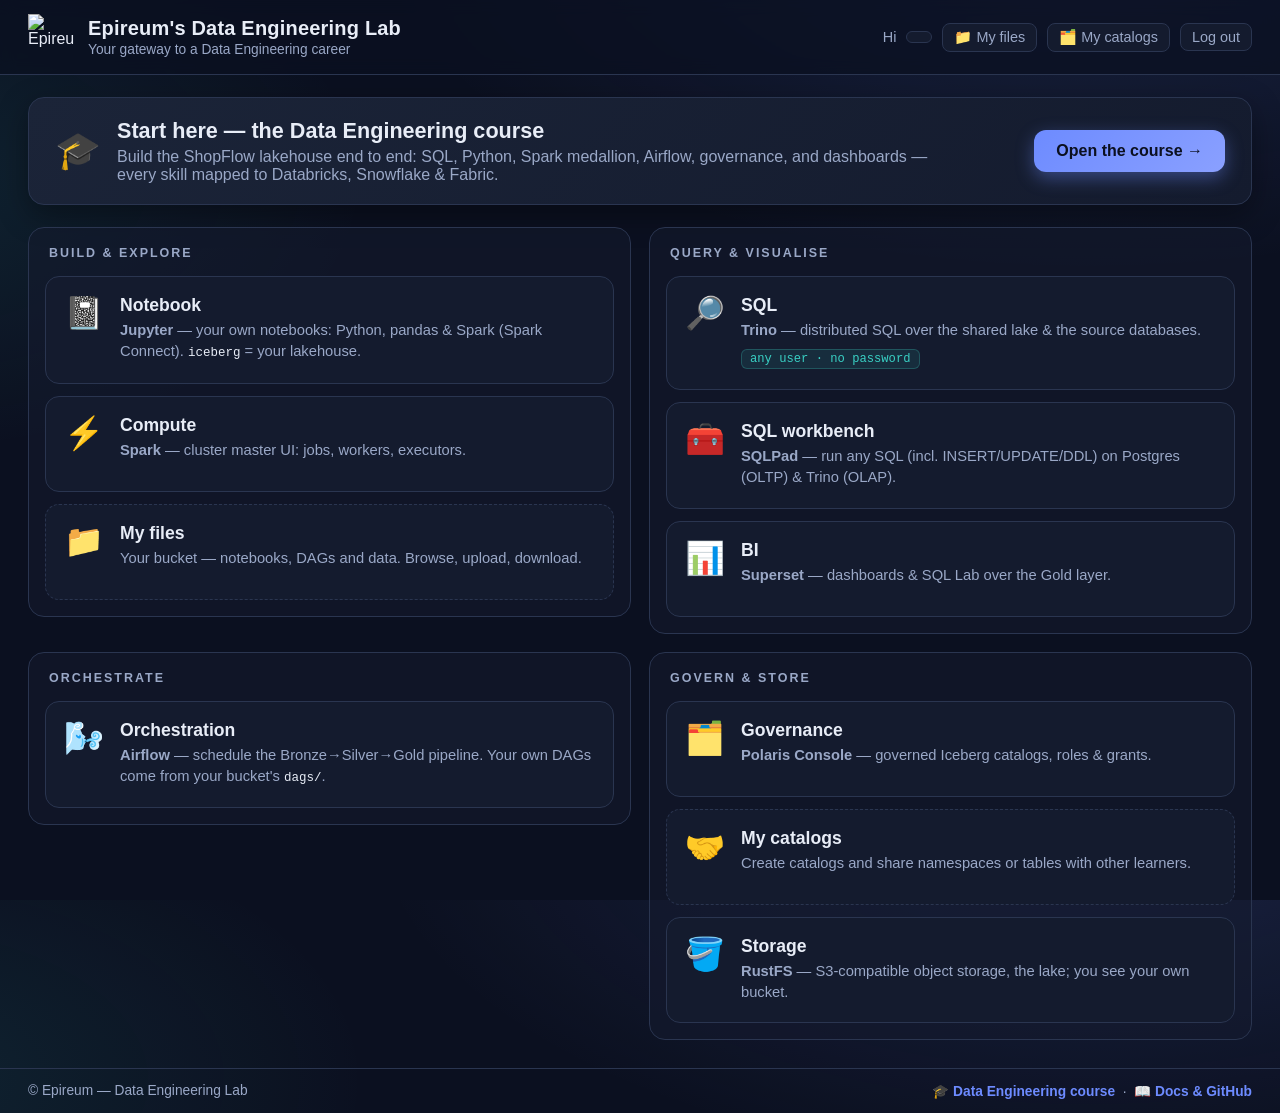
==== local/home/index.html @ 06632f96 "feat(home): Epireum branding + full-width dashboard layout (local) Top bar with the Epireum logo, la" ====
<!DOCTYPE html>
<html lang="en">
<head>
  <meta charset="UTF-8">
  <meta name="viewport" content="width=device-width, initial-scale=1.0">
  <title>Epireum's Data Engineering Lab</title>
  <link rel="icon" type="image/png" href="/img/epireum-logo.png">
  <style>
    :root{
      --bg:#0b1020; --panel:#141b2e; --panel2:#1b2438; --line:#2a3550;
      --ink:#e8edf7; --muted:#9aa8c7; --accent:#6d8bff; --accent2:#39d0c4;
      --shadow:0 10px 30px rgba(0,0,0,.35);
    }
    *{box-sizing:border-box}
    html,body{height:100%}
    body{
      margin:0; color:var(--ink); display:flex; flex-direction:column; min-height:100vh;
      font-family:-apple-system,BlinkMacSystemFont,"Segoe UI",Roboto,Helvetica,Arial,sans-serif;
      background:
        radial-gradient(1200px 600px at 85% -10%, rgba(109,139,255,.16), transparent 60%),
        radial-gradient(900px 500px at -10% 20%, rgba(57,208,196,.10), transparent 55%),
        var(--bg);
    }
    a{color:inherit; text-decoration:none}
    code{font-family:ui-monospace,SFMono-Regular,Menlo,monospace; font-size:.85em; color:var(--ink)}

    /* ---- top bar: brand left, you right (full width) ---- */
    .top{
      display:flex; align-items:center; justify-content:space-between; gap:16px; flex-wrap:wrap;
      padding:14px 28px; border-bottom:1px solid var(--line);
      background:rgba(11,16,32,.72); backdrop-filter:blur(8px); position:sticky; top:0; z-index:5;
    }
    .brand{display:flex; align-items:center; gap:14px; min-width:0}
    .brand img{width:46px; height:46px}
    .brand .name{font-size:1.25rem; font-weight:800; letter-spacing:.2px; white-space:nowrap}
    .brand .tag{color:var(--muted); font-size:.86rem; margin-top:2px}
    .me{display:flex; align-items:center; gap:10px; flex-wrap:wrap; color:var(--muted); font-size:.9rem}
    .me b{color:var(--ink)}
    .me .lake{border:1px solid var(--line); background:var(--panel); border-radius:999px; padding:5px 12px}
    .me .lake.ok{border-color:rgba(57,208,196,.5)}
    .me .lake.err{border-color:#d9534f; color:#ffb3b0}
    .me a.btn{border:1px solid var(--line); border-radius:8px; padding:5px 11px; background:var(--panel)}
    .me a.btn:hover{border-color:var(--accent); color:var(--ink)}

    /* ---- main: full width ---- */
    main{flex:1; padding:22px 28px 28px; display:flex; flex-direction:column; gap:22px}

    .hero{
      display:flex; gap:20px; align-items:center; justify-content:space-between; flex-wrap:wrap;
      background:linear-gradient(135deg,var(--panel2),var(--panel));
      border:1px solid var(--line); border-radius:16px; padding:20px 26px; box-shadow:var(--shadow);
    }
    .hero-left{display:flex; gap:16px; align-items:center; min-width:280px}
    .hero .ico{font-size:2.3rem; line-height:1}
    .hero h2{margin:0 0 4px; font-size:1.35rem}
    .hero p{margin:0; color:var(--muted); max-width:820px}
    .cta{
      background:linear-gradient(135deg,var(--accent),#8aa0ff); color:#0b1020;
      font-weight:700; padding:12px 22px; border-radius:12px; white-space:nowrap;
      box-shadow:0 6px 18px rgba(109,139,255,.4); transition:transform .15s, box-shadow .15s;
    }
    .cta:hover{transform:translateY(-2px); box-shadow:0 10px 26px rgba(109,139,255,.55)}

    /* four columns of tools, side by side, filling the screen */
    .board{display:grid; gap:18px; grid-template-columns:repeat(4, minmax(0,1fr)); align-items:start}
    .col{
      background:rgba(20,27,46,.55); border:1px solid var(--line); border-radius:16px;
      padding:16px; display:flex; flex-direction:column; gap:12px; min-width:0;
    }
    .col h4{
      margin:2px 4px 4px; font-size:.78rem; font-weight:700; letter-spacing:2px;
      text-transform:uppercase; color:var(--muted);
    }
    .card{
      background:var(--panel); border:1px solid var(--line); border-radius:14px;
      padding:18px 18px 20px; display:flex; gap:16px; align-items:flex-start; min-height:96px;
      transition:transform .15s, border-color .15s, box-shadow .15s;
    }
    .card:hover{transform:translateY(-3px); border-color:var(--accent); box-shadow:var(--shadow)}
    .card .ico{font-size:2rem; line-height:1; margin-top:2px}
    .card h3{margin:0 0 4px; font-size:1.1rem}
    .card p{margin:0; color:var(--muted); font-size:.92rem; line-height:1.42}
    .card .cred{display:inline-block; margin-top:8px; font-size:.76rem; color:var(--accent2);
      background:rgba(57,208,196,.1); border:1px solid rgba(57,208,196,.25);
      padding:2px 8px; border-radius:6px; font-family:ui-monospace,SFMono-Regular,Menlo,monospace}
    .card.mine{border-style:dashed}

    footer{padding:14px 28px; border-top:1px solid var(--line); color:var(--muted); font-size:.86rem;
      display:flex; justify-content:space-between; gap:12px; flex-wrap:wrap}
    footer a{color:var(--accent); font-weight:600}

    @media (max-width:1280px){ .board{grid-template-columns:repeat(2, minmax(0,1fr))} }
    @media (max-width:720px){
      .board{grid-template-columns:1fr} .top,main,footer{padding-left:16px; padding-right:16px}
      .brand .tag{display:none}
    }
  </style>
</head>
<body>
  <header class="top">
    <a class="brand" href="/">
      <img src="/img/epireum-logo.png" alt="Epireum">
      <div>
        <div class="name">Epireum's Data Engineering Lab</div>
        <div class="tag">Your gateway to a Data Engineering career</div>
      </div>
    </a>
    <!-- signed-in bar (filled from /api/me — the page sits behind the Keycloak login) -->
    <div class="me" id="me" hidden>
      <span>Hi <b id="me-name"></b></span>
      <span class="lake" id="me-lake"></span>
      <a class="btn" href="/files.html">📁 My files</a>
      <a class="btn" href="/catalogs.html">🗂️ My catalogs</a>
      <a class="btn" id="me-out" href="#">Log out</a>
    </div>
  </header>

  <main>
    <a class="hero" href="https://maarthala.github.io/databrick-local-simulator/" target="_blank" rel="noopener">
      <div class="hero-left">
        <div class="ico">🎓</div>
        <div>
          <h2>Start here — the Data Engineering course</h2>
          <p>Build the ShopFlow lakehouse end to end: SQL, Python, Spark medallion, Airflow, governance, and dashboards — every skill mapped to Databricks, Snowflake &amp; Fabric.</p>
        </div>
      </div>
      <span class="cta">Open the course →</span>
    </a>

    <div class="board">
      <section class="col">
        <h4>Build &amp; explore</h4>
        <a class="card" href="http://localhost:8008" target="_blank">
          <div class="ico">📓</div>
          <div><h3>Notebook</h3><p><b>Jupyter</b> — your own notebooks: Python, pandas &amp; Spark (Spark Connect). <code>iceberg</code> = your lakehouse.</p></div>
        </a>
        <a class="card" href="http://localhost:8002" target="_blank">
          <div class="ico">⚡</div>
          <div><h3>Compute</h3><p><b>Spark</b> — cluster master UI: jobs, workers, executors.</p></div>
        </a>
        <a class="card mine" href="/files.html">
          <div class="ico">📁</div>
          <div><h3>My files</h3><p>Your bucket — notebooks, DAGs and data. Browse, upload, download.</p></div>
        </a>
      </section>

      <section class="col">
        <h4>Query &amp; visualise</h4>
        <a class="card" href="http://localhost:8007/ui/" target="_blank">
          <div class="ico">🔎</div>
          <div><h3>SQL</h3><p><b>Trino</b> — distributed SQL over the shared lake &amp; the source databases.</p><span class="cred">any user · no password</span></div>
        </a>
        <a class="card" href="http://localhost:8003" target="_blank">
          <div class="ico">🧰</div>
          <div><h3>SQL workbench</h3><p><b>SQLPad</b> — run any SQL (incl. INSERT/UPDATE/DDL) on Postgres (OLTP) &amp; Trino (OLAP).</p></div>
        </a>
        <a class="card" href="http://localhost:8004" target="_blank">
          <div class="ico">📊</div>
          <div><h3>BI</h3><p><b>Superset</b> — dashboards &amp; SQL Lab over the Gold layer.</p></div>
        </a>
      </section>

      <section class="col">
        <h4>Orchestrate</h4>
        <a class="card" id="airflow-tile" href="http://localhost:8001" target="_blank">
          <div class="ico">🌬️</div>
          <div><h3>Orchestration</h3><p><b>Airflow</b> — schedule the Bronze→Silver→Gold pipeline. Your own DAGs come from your bucket's <code>dags/</code>.</p></div>
        </a>
      </section>

      <section class="col">
        <h4>Govern &amp; store</h4>
        <a class="card" href="http://localhost:8189/?sso=1" target="_blank">
          <div class="ico">🗂️</div>
          <div><h3>Governance</h3><p><b>Polaris Console</b> — governed Iceberg catalogs, roles &amp; grants.</p></div>
        </a>
        <a class="card mine" href="/catalogs.html">
          <div class="ico">🤝</div>
          <div><h3>My catalogs</h3><p>Create catalogs and share namespaces or tables with other learners.</p></div>
        </a>
        <a class="card" href="http://localhost:9001/rustfs/console/" target="_blank">
          <div class="ico">🪣</div>
          <div><h3>Storage</h3><p><b>RustFS</b> — S3-compatible object storage, the lake; you see your own bucket.</p></div>
        </a>
      </section>
    </div>
  </main>

  <footer>
    <span>© Epireum — Data Engineering Lab</span>
    <span>
      🎓 <a href="https://maarthala.github.io/databrick-local-simulator/" target="_blank" rel="noopener">Data Engineering course</a>
      &nbsp;·&nbsp;
      📖 <a href="https://github.com/maarthala/databrick-local-simulator#readme" target="_blank">Docs &amp; GitHub</a>
    </span>
  </footer>

  <script>
    // Who's signed in + their lakehouse. /api/me is served by home-api behind
    // oauth2-proxy; the first call also creates the learner's lakehouse.
    (function () {
      var k8s = /(^|\.)de\.lan$/.test(location.hostname);
      var auth = k8s ? 'http://auth.de.lan' : 'http://localhost:8180';
      var back = location.origin + '/';
      // Log out = clear oauth2-proxy's cookie, then end the Keycloak SSO session.
      var kcOut = auth + '/realms/de-lab/protocol/openid-connect/logout?client_id=de-lab-home'
                + '&post_logout_redirect_uri=' + encodeURIComponent(back);
      document.getElementById('me-out').href = '/oauth2/sign_out?rd=' + encodeURIComponent(kcOut);
      fetch('/api/me', {credentials: 'same-origin'})
        .then(function (r) { return r.ok ? r.json() : null; })
        .then(function (me) {
          if (!me) return;
          document.getElementById('me-name').textContent = me.user;
          // Local: Airflow's host port is configurable (AIRFLOW_HOST_PORT in .env)
          if (!k8s && me.airflow_port) {
            document.getElementById('airflow-tile').href = 'http://localhost:' + me.airflow_port;
          }
          var lake = document.getElementById('me-lake');
          if (me.status === 'ready') {
            lake.textContent = 'your lakehouse: ' + me.lakehouse + ' ✓ · bucket: ' + me.bucket;
            lake.className = 'lake ok';
          } else {
            lake.textContent = 'lakehouse not ready — ' + (me.detail || 'try again shortly');
            lake.className = 'lake err';
          }
          document.getElementById('me').hidden = false;
        })
        .catch(function () {});
    })();
  </script>
</body>
</html>
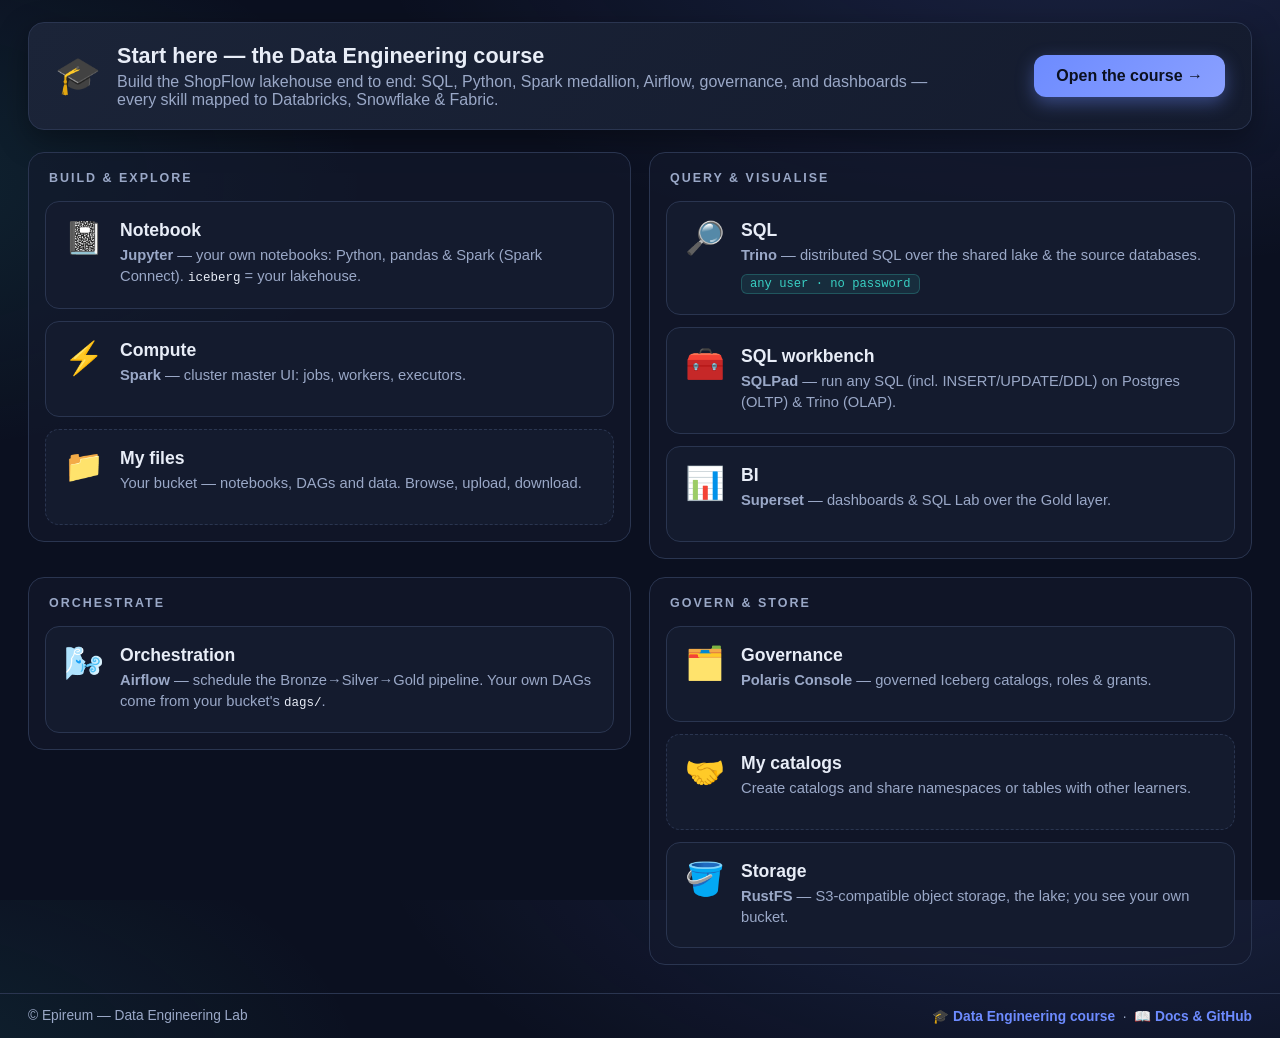
==== commit b7fc74c3: "feat(home): one shared lab header on Home, My files and My catalogs (local) lab-header.js draws the " ====
--- a/local/home/index.html
+++ b/local/home/index.html
@@ -23,24 +23,6 @@
     }
     a{color:inherit; text-decoration:none}
     code{font-family:ui-monospace,SFMono-Regular,Menlo,monospace; font-size:.85em; color:var(--ink)}
-
-    /* ---- top bar: brand left, you right (full width) ---- */
-    .top{
-      display:flex; align-items:center; justify-content:space-between; gap:16px; flex-wrap:wrap;
-      padding:14px 28px; border-bottom:1px solid var(--line);
-      background:rgba(11,16,32,.72); backdrop-filter:blur(8px); position:sticky; top:0; z-index:5;
-    }
-    .brand{display:flex; align-items:center; gap:14px; min-width:0}
-    .brand img{width:46px; height:46px}
-    .brand .name{font-size:1.25rem; font-weight:800; letter-spacing:.2px; white-space:nowrap}
-    .brand .tag{color:var(--muted); font-size:.86rem; margin-top:2px}
-    .me{display:flex; align-items:center; gap:10px; flex-wrap:wrap; color:var(--muted); font-size:.9rem}
-    .me b{color:var(--ink)}
-    .me .lake{border:1px solid var(--line); background:var(--panel); border-radius:999px; padding:5px 12px}
-    .me .lake.ok{border-color:rgba(57,208,196,.5)}
-    .me .lake.err{border-color:#d9534f; color:#ffb3b0}
-    .me a.btn{border:1px solid var(--line); border-radius:8px; padding:5px 11px; background:var(--panel)}
-    .me a.btn:hover{border-color:var(--accent); color:var(--ink)}
 
     /* ---- main: full width ---- */
     main{flex:1; padding:22px 28px 28px; display:flex; flex-direction:column; gap:22px}
@@ -91,29 +73,13 @@
 
     @media (max-width:1280px){ .board{grid-template-columns:repeat(2, minmax(0,1fr))} }
     @media (max-width:720px){
-      .board{grid-template-columns:1fr} .top,main,footer{padding-left:16px; padding-right:16px}
-      .brand .tag{display:none}
+      .board{grid-template-columns:1fr} main,footer{padding-left:16px; padding-right:16px}
     }
   </style>
 </head>
 <body>
-  <header class="top">
-    <a class="brand" href="/">
-      <img src="/img/epireum-logo.png" alt="Epireum">
-      <div>
-        <div class="name">Epireum's Data Engineering Lab</div>
-        <div class="tag">Your gateway to a Data Engineering career</div>
-      </div>
-    </a>
-    <!-- signed-in bar (filled from /api/me — the page sits behind the Keycloak login) -->
-    <div class="me" id="me" hidden>
-      <span>Hi <b id="me-name"></b></span>
-      <span class="lake" id="me-lake"></span>
-      <a class="btn" href="/files.html">📁 My files</a>
-      <a class="btn" href="/catalogs.html">🗂️ My catalogs</a>
-      <a class="btn" id="me-out" href="#">Log out</a>
-    </div>
-  </header>
+  <header id="lab-top"></header>
+  <script src="/lab-header.js"></script>
 
   <main>
     <a class="hero" href="https://maarthala.github.io/databrick-local-simulator/" target="_blank" rel="noopener">
@@ -196,37 +162,12 @@
   </footer>
 
   <script>
-    // Who's signed in + their lakehouse. /api/me is served by home-api behind
-    // oauth2-proxy; the first call also creates the learner's lakehouse.
-    (function () {
-      var k8s = /(^|\.)de\.lan$/.test(location.hostname);
-      var auth = k8s ? 'http://auth.de.lan' : 'http://localhost:8180';
-      var back = location.origin + '/';
-      // Log out = clear oauth2-proxy's cookie, then end the Keycloak SSO session.
-      var kcOut = auth + '/realms/de-lab/protocol/openid-connect/logout?client_id=de-lab-home'
-                + '&post_logout_redirect_uri=' + encodeURIComponent(back);
-      document.getElementById('me-out').href = '/oauth2/sign_out?rd=' + encodeURIComponent(kcOut);
-      fetch('/api/me', {credentials: 'same-origin'})
-        .then(function (r) { return r.ok ? r.json() : null; })
-        .then(function (me) {
-          if (!me) return;
-          document.getElementById('me-name').textContent = me.user;
-          // Local: Airflow's host port is configurable (AIRFLOW_HOST_PORT in .env)
-          if (!k8s && me.airflow_port) {
-            document.getElementById('airflow-tile').href = 'http://localhost:' + me.airflow_port;
-          }
-          var lake = document.getElementById('me-lake');
-          if (me.status === 'ready') {
-            lake.textContent = 'your lakehouse: ' + me.lakehouse + ' ✓ · bucket: ' + me.bucket;
-            lake.className = 'lake ok';
-          } else {
-            lake.textContent = 'lakehouse not ready — ' + (me.detail || 'try again shortly');
-            lake.className = 'lake err';
-          }
-          document.getElementById('me').hidden = false;
-        })
-        .catch(function () {});
-    })();
+    // Local: Airflow's host port is configurable (AIRFLOW_HOST_PORT in .env) — /api/me says which.
+    document.addEventListener('lab:me', function (e) {
+      if (!/(^|\.)de\.lan$/.test(location.hostname) && e.detail.airflow_port) {
+        document.getElementById('airflow-tile').href = 'http://localhost:' + e.detail.airflow_port;
+      }
+    });
   </script>
 </body>
 </html>
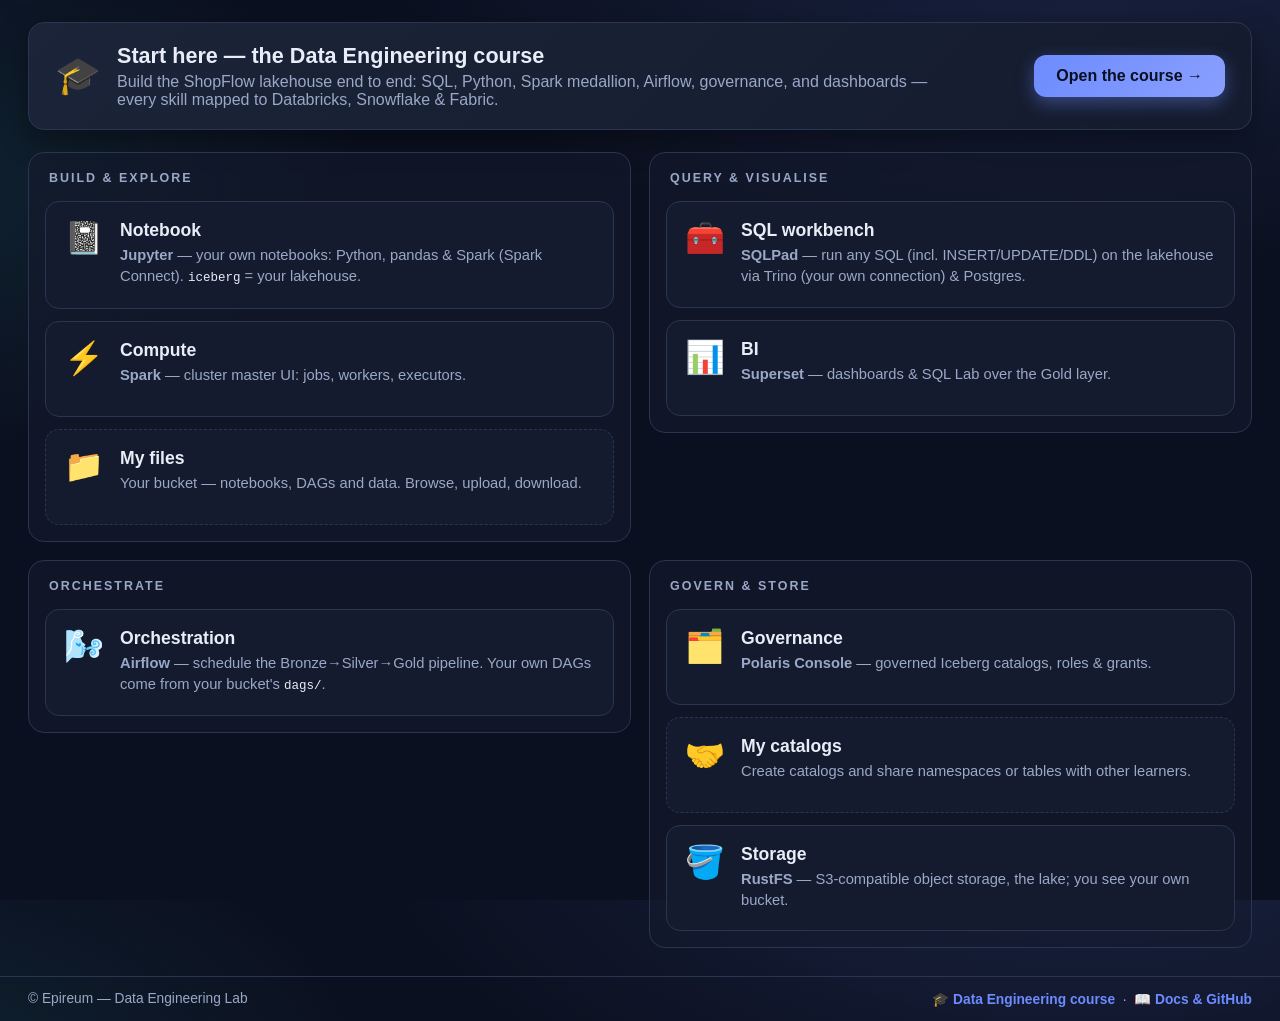
==== commit 7a4d04ce: "Trino per user: learners query only through SQLPad / Superset, as themselves - Trino file-based acce" ====
--- a/local/home/index.html
+++ b/local/home/index.html
@@ -112,13 +112,9 @@
 
       <section class="col">
         <h4>Query &amp; visualise</h4>
-        <a class="card" href="http://localhost:8007/ui/" target="_blank">
-          <div class="ico">🔎</div>
-          <div><h3>SQL</h3><p><b>Trino</b> — distributed SQL over the shared lake &amp; the source databases.</p><span class="cred">any user · no password</span></div>
-        </a>
         <a class="card" href="http://localhost:8003" target="_blank">
           <div class="ico">🧰</div>
-          <div><h3>SQL workbench</h3><p><b>SQLPad</b> — run any SQL (incl. INSERT/UPDATE/DDL) on Postgres (OLTP) &amp; Trino (OLAP).</p></div>
+          <div><h3>SQL workbench</h3><p><b>SQLPad</b> — run any SQL (incl. INSERT/UPDATE/DDL) on the lakehouse via Trino (your own connection) &amp; Postgres.</p></div>
         </a>
         <a class="card" href="http://localhost:8004" target="_blank">
           <div class="ico">📊</div>
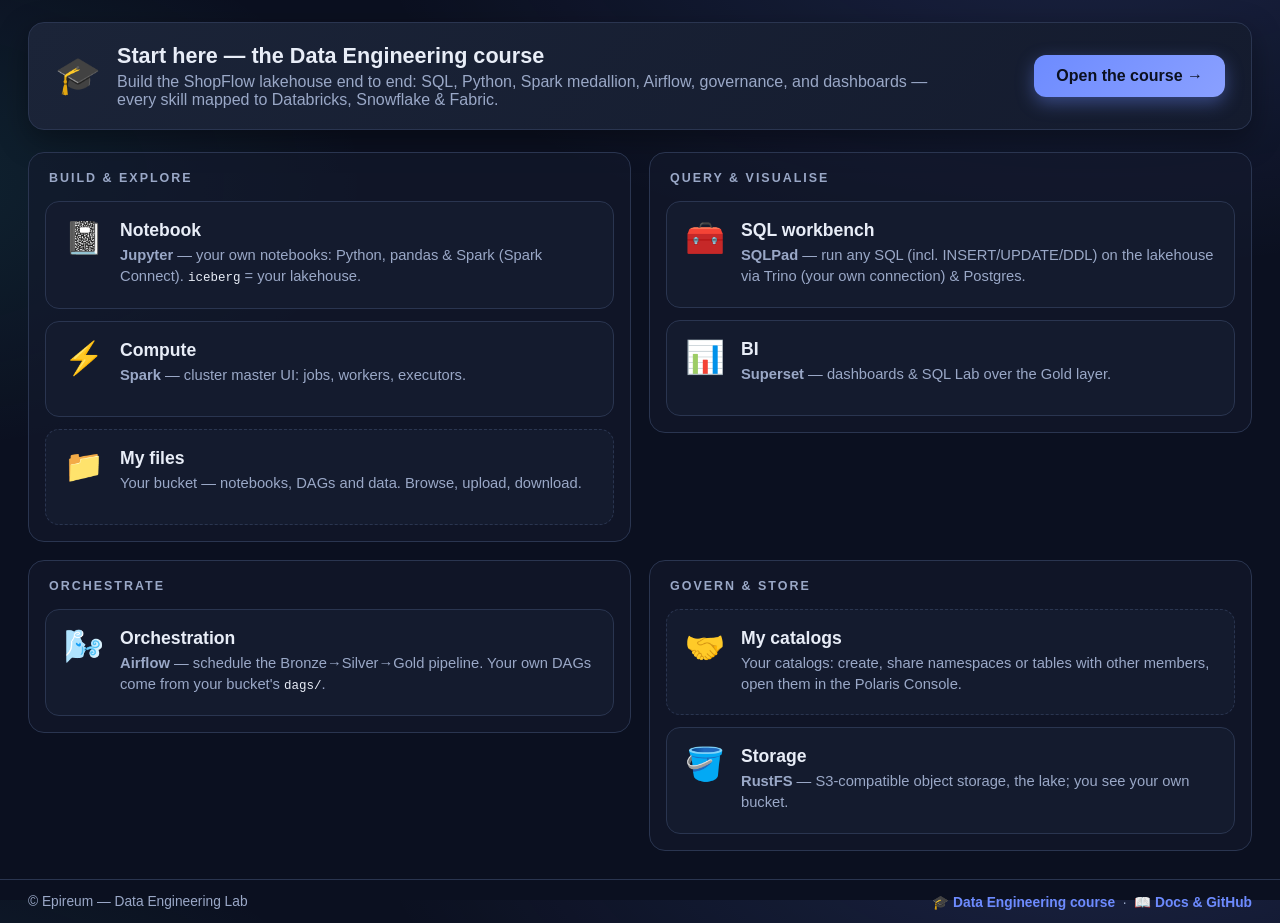
==== commit 784476aa: "Home: Governance (Polaris Console) card for managers only The Console can't list catalogs for member" ====
--- a/local/home/index.html
+++ b/local/home/index.html
@@ -53,6 +53,7 @@
       margin:2px 4px 4px; font-size:.78rem; font-weight:700; letter-spacing:2px;
       text-transform:uppercase; color:var(--muted);
     }
+    .card[hidden]{display:none}
     .card{
       background:var(--panel); border:1px solid var(--line); border-radius:14px;
       padding:18px 18px 20px; display:flex; gap:16px; align-items:flex-start; min-height:96px;
@@ -79,7 +80,7 @@
 </head>
 <body>
   <header id="lab-top"></header>
-  <script src="/lab-header.js"></script>
+  <script src="/lab-header.js?v=3"></script>
 
   <main>
     <a class="hero" href="https://maarthala.github.io/databrick-local-simulator/" target="_blank" rel="noopener">
@@ -112,7 +113,7 @@
 
       <section class="col">
         <h4>Query &amp; visualise</h4>
-        <a class="card" href="http://localhost:8003" target="_blank">
+        <a class="card" href="http://localhost:8003/auth/oidc" target="_blank">
           <div class="ico">🧰</div>
           <div><h3>SQL workbench</h3><p><b>SQLPad</b> — run any SQL (incl. INSERT/UPDATE/DDL) on the lakehouse via Trino (your own connection) &amp; Postgres.</p></div>
         </a>
@@ -132,15 +133,17 @@
 
       <section class="col">
         <h4>Govern &amp; store</h4>
-        <a class="card" href="http://localhost:8189/?sso=1" target="_blank">
+        <!-- managers only (Polaris admin view of every catalog); members open their own catalogs
+             in the Console from My catalogs — the Console can't list catalogs for them -->
+        <a class="card" id="gov-tile" href="http://localhost:8189/?sso=1" target="_blank" hidden>
           <div class="ico">🗂️</div>
-          <div><h3>Governance</h3><p><b>Polaris Console</b> — governed Iceberg catalogs, roles &amp; grants.</p></div>
+          <div><h3>Governance</h3><p><b>Polaris Console</b> — every catalog, principal, role &amp; grant (managers).</p></div>
         </a>
         <a class="card mine" href="/catalogs.html">
           <div class="ico">🤝</div>
-          <div><h3>My catalogs</h3><p>Create catalogs and share namespaces or tables with other learners.</p></div>
+          <div><h3>My catalogs</h3><p>Your catalogs: create, share namespaces or tables with other members, open them in the Polaris Console.</p></div>
         </a>
-        <a class="card" href="http://localhost:9001/rustfs/console/" target="_blank">
+        <a class="card" href="http://localhost:9001/rustfs/admin/v3/oidc/authorize/default" target="_blank">
           <div class="ico">🪣</div>
           <div><h3>Storage</h3><p><b>RustFS</b> — S3-compatible object storage, the lake; you see your own bucket.</p></div>
         </a>
@@ -160,6 +163,7 @@
   <script>
     // Local: Airflow's host port is configurable (AIRFLOW_HOST_PORT in .env) — /api/me says which.
     document.addEventListener('lab:me', function (e) {
+      document.getElementById('gov-tile').hidden = (e.detail.groups || []).indexOf('managers') < 0;
       if (!/(^|\.)de\.lan$/.test(location.hostname) && e.detail.airflow_port) {
         document.getElementById('airflow-tile').href = 'http://localhost:' + e.detail.airflow_port;
       }
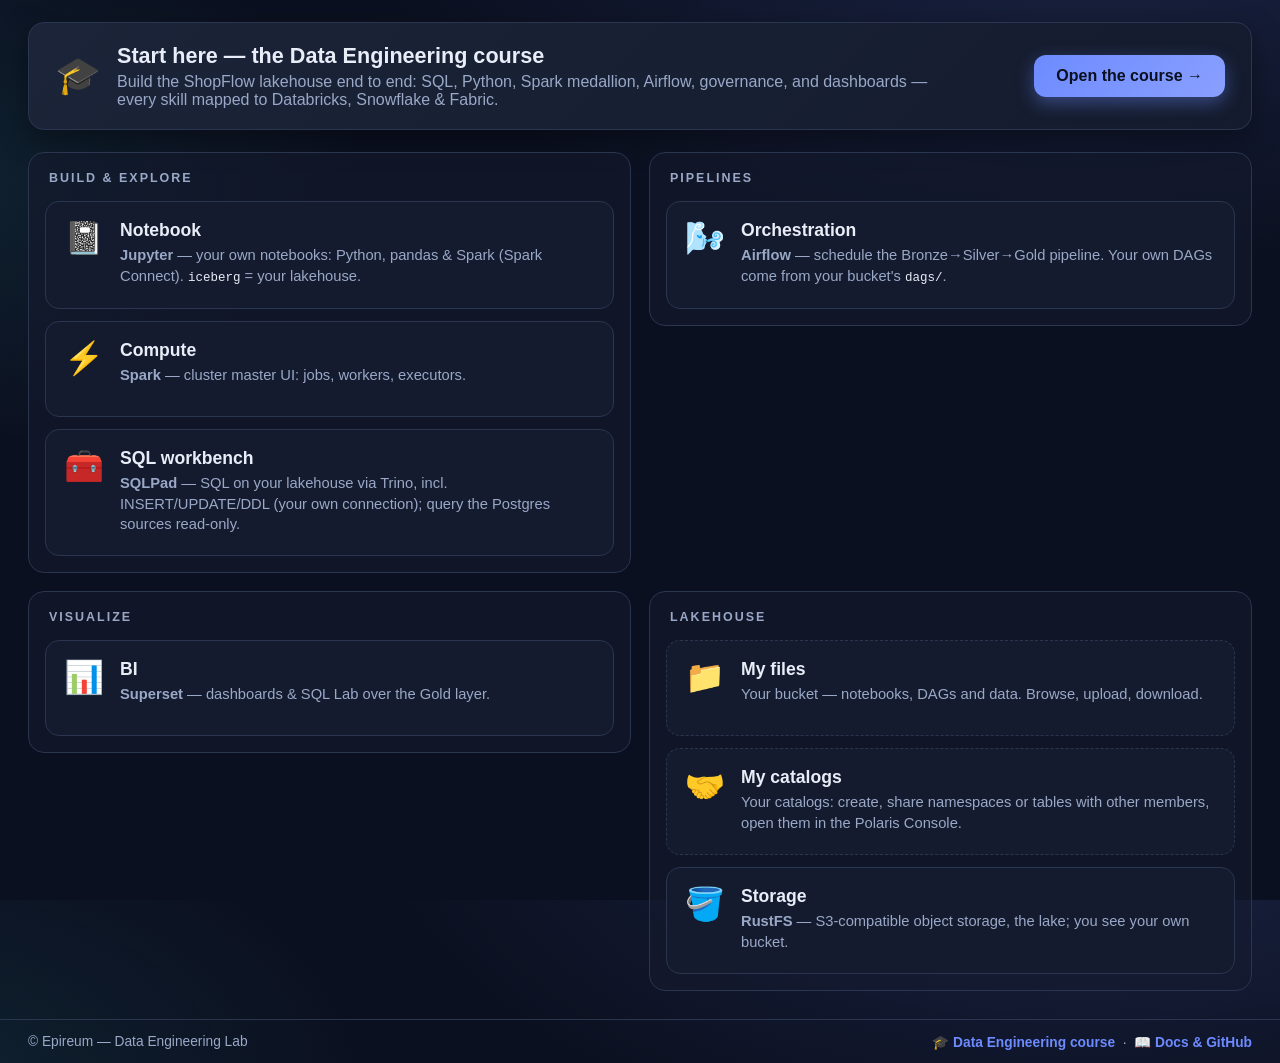
==== commit 96f2164a: "Home: cards grouped as Build & explore · Pipelines · Visualize · Lakehouse SQL workbench joins Build" ====
--- a/local/home/index.html
+++ b/local/home/index.html
@@ -105,18 +105,22 @@
           <div class="ico">⚡</div>
           <div><h3>Compute</h3><p><b>Spark</b> — cluster master UI: jobs, workers, executors.</p></div>
         </a>
-        <a class="card mine" href="/files.html">
-          <div class="ico">📁</div>
-          <div><h3>My files</h3><p>Your bucket — notebooks, DAGs and data. Browse, upload, download.</p></div>
+        <a class="card" href="http://localhost:8003/auth/oidc" target="_blank">
+          <div class="ico">🧰</div>
+          <div><h3>SQL workbench</h3><p><b>SQLPad</b> — SQL on your lakehouse via Trino, incl. INSERT/UPDATE/DDL (your own connection); query the Postgres sources read-only.</p></div>
         </a>
       </section>
 
       <section class="col">
-        <h4>Query &amp; visualise</h4>
-        <a class="card" href="http://localhost:8003/auth/oidc" target="_blank">
-          <div class="ico">🧰</div>
-          <div><h3>SQL workbench</h3><p><b>SQLPad</b> — run any SQL (incl. INSERT/UPDATE/DDL) on the lakehouse via Trino (your own connection) &amp; Postgres.</p></div>
+        <h4>Pipelines</h4>
+        <a class="card" id="airflow-tile" href="http://localhost:8001" target="_blank">
+          <div class="ico">🌬️</div>
+          <div><h3>Orchestration</h3><p><b>Airflow</b> — schedule the Bronze→Silver→Gold pipeline. Your own DAGs come from your bucket's <code>dags/</code>.</p></div>
         </a>
+      </section>
+
+      <section class="col">
+        <h4>Visualize</h4>
         <a class="card" href="http://localhost:8004" target="_blank">
           <div class="ico">📊</div>
           <div><h3>BI</h3><p><b>Superset</b> — dashboards &amp; SQL Lab over the Gold layer.</p></div>
@@ -124,24 +128,20 @@
       </section>
 
       <section class="col">
-        <h4>Orchestrate</h4>
-        <a class="card" id="airflow-tile" href="http://localhost:8001" target="_blank">
-          <div class="ico">🌬️</div>
-          <div><h3>Orchestration</h3><p><b>Airflow</b> — schedule the Bronze→Silver→Gold pipeline. Your own DAGs come from your bucket's <code>dags/</code>.</p></div>
+        <h4>Lakehouse</h4>
+        <a class="card mine" href="/files.html">
+          <div class="ico">📁</div>
+          <div><h3>My files</h3><p>Your bucket — notebooks, DAGs and data. Browse, upload, download.</p></div>
         </a>
-      </section>
-
-      <section class="col">
-        <h4>Govern &amp; store</h4>
+        <a class="card mine" href="/catalogs.html">
+          <div class="ico">🤝</div>
+          <div><h3>My catalogs</h3><p>Your catalogs: create, share namespaces or tables with other members, open them in the Polaris Console.</p></div>
+        </a>
         <!-- managers only (Polaris admin view of every catalog); members open their own catalogs
              in the Console from My catalogs — the Console can't list catalogs for them -->
         <a class="card" id="gov-tile" href="http://localhost:8189/?sso=1" target="_blank" hidden>
           <div class="ico">🗂️</div>
           <div><h3>Governance</h3><p><b>Polaris Console</b> — every catalog, principal, role &amp; grant (managers).</p></div>
-        </a>
-        <a class="card mine" href="/catalogs.html">
-          <div class="ico">🤝</div>
-          <div><h3>My catalogs</h3><p>Your catalogs: create, share namespaces or tables with other members, open them in the Polaris Console.</p></div>
         </a>
         <a class="card" href="http://localhost:9001/rustfs/admin/v3/oidc/authorize/default" target="_blank">
           <div class="ico">🪣</div>
